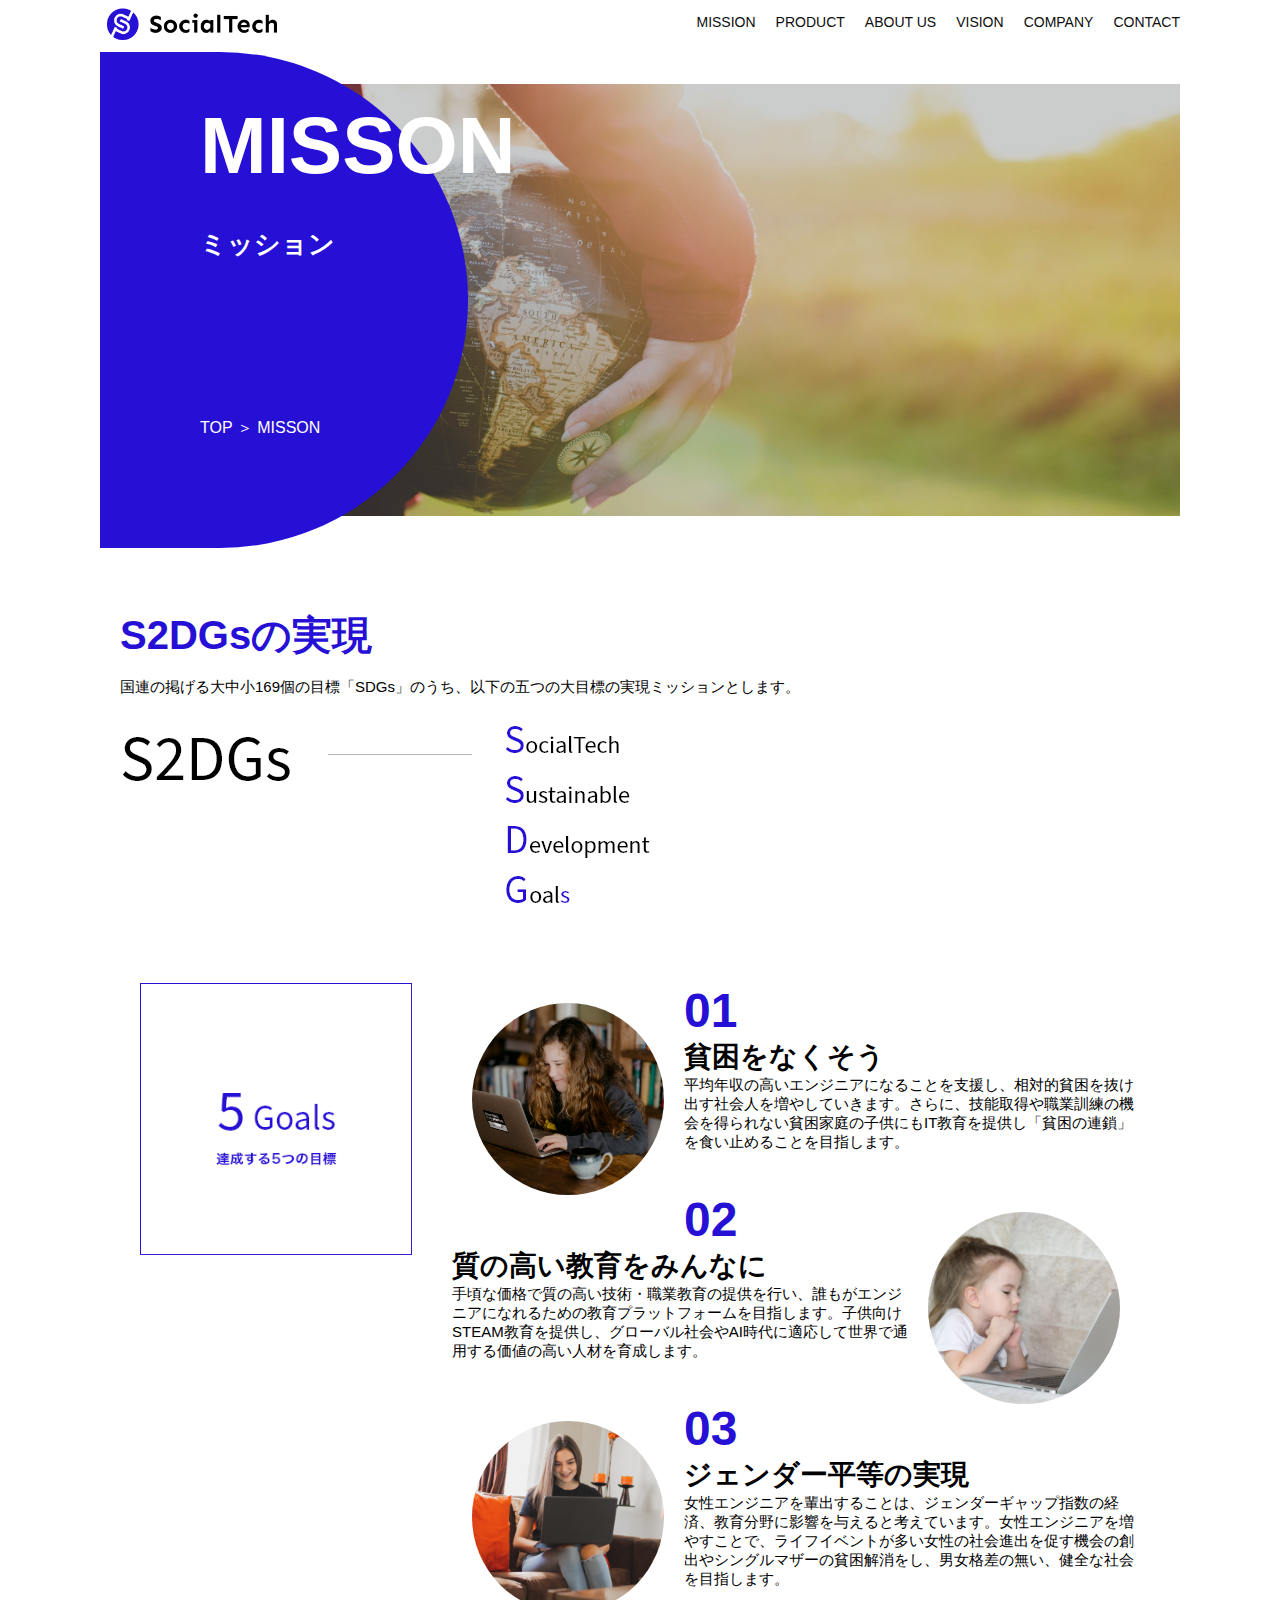
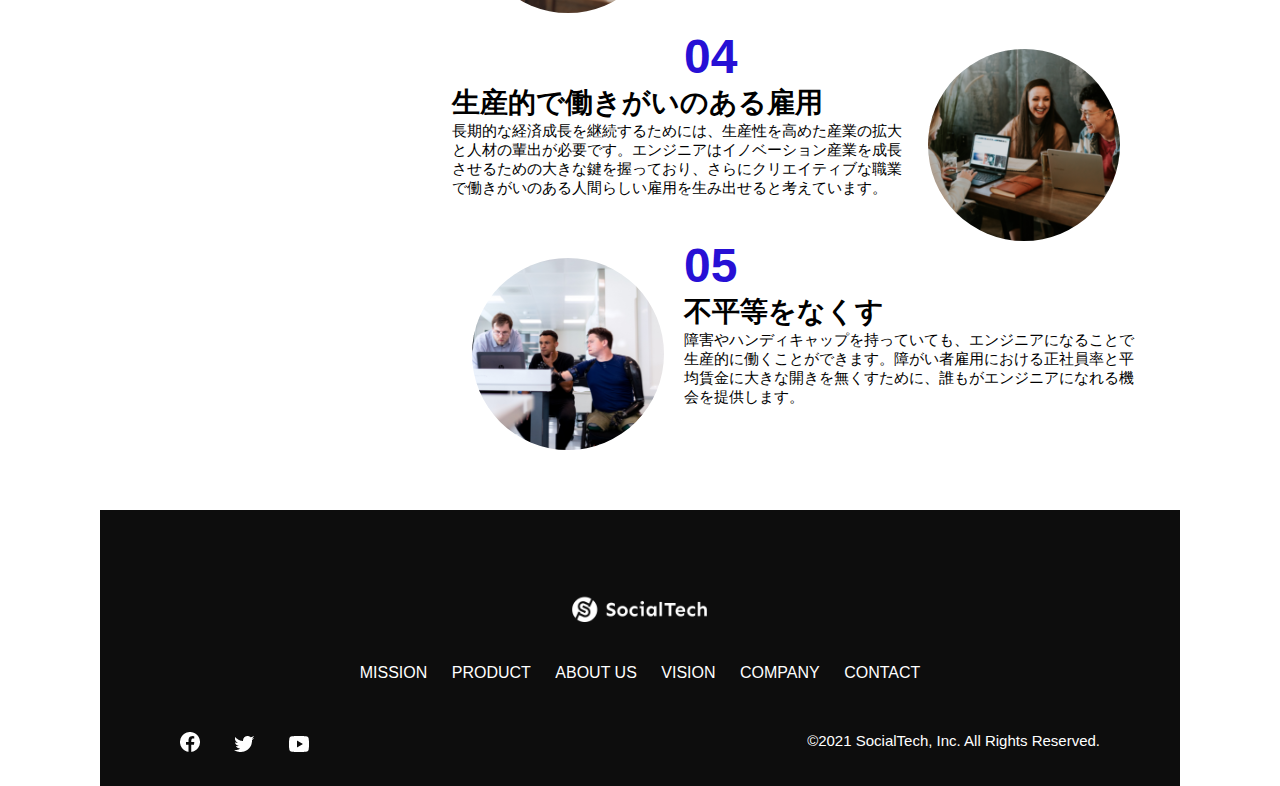
==== mission.html @ 79afd9fe "3回目コミット" ====
<!DOCTYPE html>
<html>
  <head>
    <title>SocialTech - MISSION ミッション</title>
    <meta charset="utf-8">
    <meta name="description" content="SocialTechが目指す5つの目標（S2DGs）を紹介します。">
    <meta name="viewport" content="width=device-width, initial-scale=1.0">
    <link rel="stylesheet" href="style.css">
  </head>

  <body>
    <!-- ヘッダー -->
    <header>
      <!-- ロゴ -->
      <a href="index.html" id="logo">
        <img src="images/logo.png" alt="トップページに戻る">
      </a>

      <!-- PC用ナビゲーション -->
      <nav id="nav-pc">
        <ul>
          <li><a href="mission.html">MISSION</a></li>
          <li><a href="product.html">PRODUCT</a></li>
          <li><a href="index.html#aboutus">ABOUT US</a></li>
          <li><a href="index.html#vision">VISION</a></li>
          <li><a href="index.html#company">COMPANY</a></li>
          <li><a href="index.html#contact">CONTACT</a></li>
        </ul>
      </nav>

      <!-- スマホ用メニューボタン -->
      <button id="menu-sp" onclick="document.getElementById('nav-sp').style.display = 'block'">
        <img src="images/button-menu.png" alt="ナビゲーションを開く">
      </button>

      <!-- スマホ用ナビゲーション -->
      <div id="nav-sp">
        <button id="close" onclick="document.getElementById('nav-sp').style.display = 'none'">
          <img src="images/button-close.png" alt="ナビゲーションを閉じる">
        </button>

        <nav>
          <ul>
            <li>
              <a id="logo-sp" href="index.html" onclick="document.getElementById('nav-sp').style.display = 'none'"><img src="images/logo-sp.png" alt="トップページに戻る"></a>
            </li>
            <li><a class="menu" href="mission.html" onclick="document.getElementById('nav-sp').style.display = 'none'">MISSION</a></li>
            <li><a class="menu" href="product.html" onclick="document.getElementById('nav-sp').style.display = 'none'">PRODUCT</a></li>
            <li><a class="menu" href="index.html#aboutus" onclick="document.getElementById('nav-sp').style.display = 'none'">ABOUT US</a></li>
            <li><a class="menu" href="index.html#vision" onclick="document.getElementById('nav-sp').style.display = 'none'">VISION</a></li>
            <li><a class="menu" href="index.html#company" onclick="document.getElementById('nav-sp').style.display = 'none'">COMPANY</a></li>
            <li><a class="menu" href="index.html#contact" onclick="document.getElementById('nav-sp').style.display = 'none'">CONTACT</a></li>
          </ul>
        </nav>
        <div id="sns">
          <a href="https://www.facebook.com/sejuku2013">
            <img src="images/button-facebook.png" alt="Facebookのリンク">
          </a>
          <a href="https://twitter.com/samuraijuku">
            <img src="images/button-twitter.png" alt="Twitterのリンク">
          </a>
          <a href="https://www.youtube.com/channel/UCCFOQO5aDK0xXam4cUQXT8g">
            <img src="images/button-youtube.png" alt="YouTubeのリンク">
          </a>
        </div>
      </div>
    </header>

    <main>
      <article>
        <section id="mission-main">
            <div class="mission-main-inner">
                <div id="mission-title">
                    <h1>MISSON<br><span>ミッション</span></h1>
                    <p>TOP ＞ MISSON</p>
                </div>
            </div>
        </section>

        <section id="mission-s2dgs">
            <h2 class="mission-h2">S2DGsの実現</h2>
            <p>国連の掲げる大中小169個の目標「SDGs」のうち、以下の五つの大目標の実現ミッションとします。</p>
            <img src="images/mission/mission-s2dgs.png" alt="S2DGs">
        </section>

        <section id="mission-five-goals">
            <div class="five-goals-image">
                <img src="images/mission/mission-5goals.png" alt="5Goals">
            </div>

            <div class="five-goals-read">
                <div>
                 <img class="fivegoals-image-left" src="images/mission/mission-5goals01.png" alt="PCを操作する女の子">
                 <span class="fivegoals-number">01</span>
                 <h3 class="fivegoals-h3">貧困をなくそう</h3>
                 <p class="fivegoals-p">平均年収の高いエンジニアになることを支援し、相対的貧困を抜け出す社会人を増やしていきます。さらに、技能取得や職業訓練の機会を得られない貧困家庭の子供にもIT教育を提供し「貧困の連鎖」を食い止めることを目指します。</p>
               </div>
               <div>
                 <img class="fivegoals-image-right" src="images/mission/mission-5goals02.png" alt="PCを見つめる小さい女の子">
                 <span class="fivegoals-number">02</span>
                 <h3 class="fivegoals-h3">質の高い教育をみんなに</h3>
                 <p class="fivegoals-p">手頃な価格で質の高い技術・職業教育の提供を行い、誰もがエンジニアになれるための教育プラットフォームを目指します。子供向けSTEAM教育を提供し、グローバル社会やAI時代に適応して世界で通用する価値の高い人材を育成します。</p>
               </div>
               <div>
                 <img class="fivegoals-image-left" src="images/mission/mission-5goals03.png" alt="PCを操作する女性">
   
                 <span class="fivegoals-number">03</span>
                 <h3 class="fivegoals-h3">ジェンダー平等の実現</h3>
                 <p class="fivegoals-p">女性エンジニアを輩出することは、ジェンダーギャップ指数の経済、教育分野に影響を与えると考えています。女性エンジニアを増やすことで、ライフイベントが多い女性の社会進出を促す機会の創出やシングルマザーの貧困解消をし、男女格差の無い、健全な社会を目指します。</p>
               </div>
               <div>
                 <img class="fivegoals-image-right" src="images/mission/mission-5goals04.png" alt="笑顔で話し合う3人の男女">
                 <span class="fivegoals-number">04</span>
                 <h3 class="fivegoals-h3">生産的で働きがいのある雇用</h3>
                 <p class="fivegoals-p">長期的な経済成長を継続するためには、生産性を高めた産業の拡大と人材の輩出が必要です。エンジニアはイノベーション産業を成長させるための大きな鍵を握っており、さらにクリエイティブな職業で働きがいのある人間らしい雇用を生み出せると考えています。</p>
               </div>
               <div>
                 <img class="fivegoals-image-left" src="images/mission/mission-5goals05.png" alt="障害を持つ男性が生き生きと働く様子">
                 <span class="fivegoals-number">05</span>
                 <h3 class="fivegoals-h3">不平等をなくす</h3>
                 <p class="fivegoals-p">障害やハンディキャップを持っていても、エンジニアになることで生産的に働くことができます。障がい者雇用における正社員率と平均賃金に大きな開きを無くすために、誰もがエンジニアになれる機会を提供します。</p>
               </div>
            </div>
          </section>
        </article>
    </main>

    <footer>
      <div id="footer-logo">
        <img src="images/logo-sp.png" alt="SocialTech">
      </div>
      <div id="footer-link">
        <a href="mission.html">MISSION</a>
        <a href="product.html">PRODUCT</a>
        <a href="index.html#aboutus">ABOUT US</a>
        <a href="index.html#vision">VISION</a>
        <a href="index.html#company">COMPANY</a>
        <a href="index.html#contact">CONTACT</a>
      </div>
      <div id="sns-footer">
        <div class="sns-btns">
          <a href="https://www.facebook.com/sejuku2013"><img src="images/button-facebook.png" alt="Facebookのリンク"></a>
          <a href="https://twitter.com/samuraijuku"><img src="images/button-twitter.png" alt="Twitterのリンク"></a>
          <a href="https://www.youtube.com/channel/UCCFOQO5aDK0xXam4cUQXT8g"><img src="images/button-youtube.png" alt="YouTubeのリンク"></a>
        </div>
        <p id="copyright">&copy;2021 SocialTech, Inc. All Rights Reserved.</p>
      </div>
    </footer>

  </body>
</html>
---- style.css ----
* {
    box-sizing: border-box;
}

body {
    max-width: 1080px;
    margin: 0 auto 0 auto;
    font-family: "Source Sans Pro", "Hiragino Kaku Gothic ProN", Meiryo, Arial, sans-serif;
}

p {
    font-size: 15px;
}

header {
    display: flex;
    justify-content: space-between;
}

#nav-pc {
    font-size: 14px;
}

#nav-pc ul {
    display: flex;
    padding-left: 0;
}

#nav-pc li {
    list-style: none;
}

#nav-pc a {
    text-decoration: none;
    margin-left: 20px;
    color: #0d0d0d;
}

#nav-pc a:hover {
    text-decoration: underline;
}

#nav-sp,#menu-sp {
    display: none;
}

#main-visual {
    position: relative;
    height: 400px;
}

#main-message {
    position: absolute;
    top: 0;
    left: 0;
    background-color: #2710d5;
    color: #ffffff;
    border-radius: 0px 0px 476px 0px;
    max-width: 620px;
    width: 100%;
    height: 100%;
    z-index: 11;
}

#main-message > h1 {
    font-size: 60px;
    margin: 100px 0 0 30px;
}

#main-message > p {
    font-size: 28px;
    margin: 0 0 0 30px;
}

#main-visual > img {
    max-width: 620px;
    border-radius: 476px 0px 0px 0px;
    position: absolute;
    top: 0;
    right: 0;
    z-index: 10;
}

h2 {
    margin: 40px 0px 0px 0px;
}

h2::after {
    content: url(images/line.png);
    margin-left: 10px;
}

h3 {
    font-size: 27px;
}

#mission {
    margin: 80px auto;
}

#mission-flex {
    display: flex;
}

#mission-flex > div {
    width: 50%;
    margin: 20px;
}

#mission-photo {
    width: 100%;
}

#s2dgs {
    margin-top: 50px;
    width: 100%;
}

#product {
    background-color: #fafafa;
    margin: 80px 0 80px 0;
    padding: 10px 40px 0px 40px;
}

#product .product-flex {
    margin-top: 40px;
    display: flex;
}

#product-left {
    width: 50%;
    margin-right: 20px;
}

#product-right {
    width: 50%;
    margin-left: 20px;
    margin-top: 80px;
}

#product-left > div {
    position: relative;
    height: 480px;
    margin-right: 20px;
}

#product-right > div {
    position: relative;
    height: 480px;
    margin-left: 20px;
}

.product-photo {
    width: 100%;
}

.product-explain {
    background-color: #ffffff;
    position: absolute;
    left: 0;
    bottom: 50px;
    margin: 0 40px;
    padding: 20px;
    box-shadow: 5px 5px 10px rgba(0, 0, 0, 0.05);
}

.product-explain > span {
    color: #2710d5;
    font-weight: bold;
    font-size: 16px;
    margin: 0;
}

.product-explain > h3 {
    margin: 5px 0;
}

.product-explain > p {
    font-size: 14px;
    margin: 0;
}

#product-more {
    text-align: center;
}

#product-more a {
    position: relative;
    bottom: -42px;
}

#aboutus {
    margin: 80px auto;
}

#aboutus > div {
    display: flex;
}

.culture-img {
    width: 50%;
    align-self: flex-start;
}

.culture-img2 {
    margin-top: 50px;
    width: 100%;
}

.culture-table {
    margin-right: 50px;
}

.culture-num {
    font-size: 80px;
    color: #2710d5;
    padding: 0 20px 0 0;
}

.culture-table th {
    text-align: left;
    font-size: 28px;
    font-weight: bold;
}

.culture-en {
    color: #2710d5;
    font-size: 24px;
}

.culture-description {
    margin: 0;
}

#vision {
    margin: 80px auto;
}

#vision > div {
    display: flex;
    justify-content: space-between;
    flex-wrap: wrap;
}

.vision-box {
    width: 300px;
    height: 300px;
    margin-bottom: 30px;
    position: relative;
}

.vision-box > img {
    width: 100%;
    position: relative;
    z-index: 30;
}

.vision-box > div {
    position: absolute;
    top: 0;
    left: 0;
    z-index: 31;
    margin-right: 20px;
}

.vision-box > div > h4 {
    color: #2710d5;
    font-size: 19px;
    margin-top: 80px;
}

.vision-box > div > h4::first-letter {
    font-size: 40px;
}

.vision-box > div > p {
    margin: 10px 0 0 0;
}

#company {
    margin: 80px auto;
}

#company-table {
    width: 100%;
}

.tableheader {
    text-align: left;
    padding: 20px;
    border-bottom-color: #2710d5;
    border-bottom-width: 1px;
    border-bottom-style: solid;
    width: 100px;
}

.tableheader-first {
    border-top-color: #2710d5;
    border-top-width: 1px;
    border-top-style: solid;
}

.cell {
    padding: 30px;
    border-bottom-color: #ececec;
    border-bottom-width: 1px;
    border-bottom-style: solid;
}

.cell-first {
    border-top-color: #ececec;
    border-top-width: 1px;
    border-top-style: solid;
}

#company > iframe {
    width: 100%;
    height: 368px;
    margin-top: 40px;
}

#contact {
    margin: 80px auto;
}

#contact > form > div {
    display: flex;
    flex-direction: row;
    flex-wrap: wrap;
    padding-bottom: 30px;
}

.contact-heading {
    width: 240px;
    align-self: center;
}

.contact-label {
    font-weight: bold;
}

.contact-span {
    color: #ce2222;
    margin-left: 20px;
    font-weight: bold;
}

.contact-textbox {
    border-top: 0px;
    border-left: 0px;
    border-right: 0px;
    border-bottom-width: 1px;
    border-bottom-color: #707070;
    border-style: solid;
    background-color: #fafafa;
    width: 400px;
    height: 56px;
}

.contact-textarea {
    border-top: 0px;
    border-left: 0px;
    border-right: 0px;
    border-bottom-width: 1px;
    border-bottom-color: #707070;
    border-style: solid;
    background-color: #fafafa;
    width: 400px;
    height: 200px;
}

#contact dt {
    font-weight: bold;
}

#contact dd {
    margin-bottom: 16px;
}

#contact dd p {
    margin: 0;
}

#contact dd ul {
    padding-left: 0;
}

#contact dd li {
    margin-bottom: 0;
    list-style: none;
}

footer {
    background-color: #0d0d0d;
    text-align: center;
    padding: 80px 80px 30px 80px;
}

#footer-logo {
    margin-bottom: 30px;
}

#footer-link {
    margin-bottom: 50px;
}

#footer-link > a {
    text-decoration: none;
    margin: 10px;
    color: #ffffff;
}

#footer-link > a:hover {
    text-decoration: underline;
}

#sns-footer {
    display: flex;
    justify-content: space-between;
    text-align: left;
}

#sns-footer a {
    margin-right: 30px;
}

#copyright {
    color: #ffffff;
    margin: 0;
}



@media screen and (max-width: 767px) {
    #nav-pc {
        display: none;
    }

    #menu-sp {
        display: block;
        background-color: transparent;
        float: right;
        padding: 0;
        border: none;
    }

    #nav-sp {
        background-color: #2710d5;
        position: fixed;
        left: 0;
        top: 0;
        width: 100%;
        height: 100%;
        display: none;
        z-index: 100;
    }

    #close {
        position: absolute;
        top: 20px;
        right: 20px;
        background-color: transparent;
        border: none;
    }
    
    #nav-sp nav ul {
        padding-left: 0;
    }
    
    #nav-sp nav li {
        list-style: none;
    }
    
      /* ナビゲーションメニュー用ロゴ */
    #logo-sp {
        margin: 80px 0 30px 20px;
    } 

    #nav-sp nav a {
        display: block;
        color: #ffffff;
    }
     
    #nav-sp nav a:hover {
         text-decoration: underline;
    }
     
    #nav-sp .menu {
         text-decoration: none;
         margin: 0 20px 0 20px;
         height: 44px;
         font-size: 16px;
         background-image: url("images/arrow.png");
         background-repeat: no-repeat;
         background-position: right top;
    }

    #sns {
        position: absolute;
        bottom: 20px;
        left: 20px;
    }
    
    #sns > a {
        margin-right: 30px;
    }

    #main-visual {
        position: relative;
        height: 470px;
    }
    
    #main-visual > div {
        text-align: center;
        height: 280px;
    }
    
    #main-visual h1 {
        font-size: 28px;
        margin-top: 90px;
    }
    
    #main-visual > div > p {
        margin: 0;
        font-size: 15px;
    }
    
    #main-visual > img {
        width: 100%;
        border-radius: 476px 0 0 0;
        top: auto;
        bottom: 0;
    }

    h2 {
        margin: 15px 0px;
    }

    h3 {
        font-size: 24px;
        margin: 10px 0 0 0;
    }

    #mission {
        margin: 20px 0;
        padding: 0 20px;
    }

    #mission-flex {
        flex-direction: column;
    }

    #mission-flex > div {
        width: 100%;
        margin: 0;
    }

    #product {
        margin: 0;
        padding: 10px 20px 0 20px;
    }

    #product .product-flex {
        flex-direction: column;
        margin-top: 0;
    }

    #product-left,#product-right {
        width: 100%;
        margin: 0;
    }

    #product-left > div,#product-right > div {
        height: auto;
        margin: 0;
    }

    .product-explain {
        position: relative;
        margin: 0;
    }

    .product-explain > h3 {
        margin: 10px 0;
        font-size: 24px;
    }

    #product-more {
        text-align: left;
    }

    #aboutus {
        margin: 80px 20px;
    }

    #aboutus > div {
        flex-direction: column;
    }

    .culture-table th {
        font-size: 16px;
    }

    .culture-table {
        margin-right: 0;
        padding-right: 20px;
        order: 2;
    }

    .culture-img {
        width: 100%;
        order: 1;
    }

    .culture-img2 {
        margin-top: 0;
    }

    .culture-num {
        padding: 0;
    }

    .culture-description {
        margin: 0;
    }

    #mission-main {
        height: 256px;
        margin-top: 4%;
        position: relative;
    }

    .mission-main-inner {
        height: 80%;
        background-size: cover;
    }

    #mission-title {
        width: 136px;
        height: 256px;
        position: absolute;
        top: -10%;
    }

    #mission-title h1 {
        left: 20px;
        font-size: 40px;
    }

    #mission-title h1 span {
        font-size: 18px;
    }

    #mission-title > p {
        top: 180px;
        left: 20px;
        font-size: 13px;
    }

    .mission-h2 {
        font-size: 38px;
        margin: 0px;
    }

    .mission-h2::after {
        content: none;
    }

    #mission-s2dgs > img {
        width: 100%;
    }

    #mission-five-goals {
        flex-direction: column;
    }/*なぜflex-direction:columnを使うのか。またblockでいいのじゃないのか？*/

    #mission-five-goals > div {
        padding: 0;
    }

    #mission-five-goals .five-goals-image,#mission-five-goals .five-goals-read {
        width: 100%;
        padding: 0;
    }

    #mission-five-goals .five-goals-read > div {
        display: flex;
        flex-direction: column;
    }

    .fivegoals-image-right,.fivegoals-image-left {
        align-self: center;
    }

    #product-main {
        height: 256px;
        margin-top: 4%;
        position: relative;
    }
    
    .product-main-inner {
        height: 80%;
        background-size: cover;
    }
    
    #product-title {
        width: 136px;
        height: 256px;
        position: absolute;
        top: -10%;
    }
      
    #product-title h1 {
        left: 20px;
        font-size: 40px;
    }
    
    #product-title h1 span {
        font-size: 18px;
    }
    
    #product-title > p {
        top: 180px;
        left: 20px;
        font-size: 13px;
    }
    
       /* セクション */
    .product-section {
         flex-direction: column;
    }
     
    .product-section .product-section-img {
         width: 100%;
    }
       
    .product-section .product-section-img img {
         width: 100%;
         padding: 0;
    }
     
       /* 左が画像のセクション*/
    .product-section-left .product-section-img img {
         border-radius: 0 300px 0 0;
    }
     
    .product-section-left .product-read {
         width: 100%;
         flex-grow: 1;
    }
     
       /* 右が画像のセクション*/
    .product-section-right .product-section-img img {
         order: 1;
         border-radius: 300px 0 0 0;
    }
     
    .product-section-right .product-read {
         order: 2;
         width: 100%;
    }

    #vision {
        margin: 80px 20px;
    }

    .vision-box > img {
        position: absolute;
        top: 0;
        left: 0;
    }

    .vision-box > div > h4 {
        margin: 60px 0 0;
    }

    #company {
        margin: 0 20px;
    }

    #company > h3 {
        margin-bottom: 20px;
    }

    .tableheader {
        width: 50px;
    }

    .cell {
        padding: 20px;
    }

    #company > iframe {
        height: 240px;
    }

    #contact {
        margin: 80px 20px;
    }

    #contact > h3 {
        margin-bottom: 20px;
    }

    #contact > form > div {
        flex-direction: column;
        margin-bottom: 20px;
    }

    .contact-heading {
        align-self: auto;
        margin-bottom: 20px;
    }

    .contact-textbox {
        min-width: 300px;
        width: 100%;
    }

    .contact-textarea {
        height: 150px;
        width: 100%;
    }

    .radiobutton {
        margin-bottom: 20px;
    }

    footer {
        padding: 30px 20px 50px 20px;
        text-align: left;
    }

    #footer-link > a {
        margin: 0 20px 30px 0;
        display: block;
        background-image: url("images/arrow.png");
        background-repeat: no-repeat;
        background-position: right top;
    }

    #footer-link > a {
        text-decoration: underline;
    }

    #sns-footer {
        flex-direction: column;
        justify-content: flex-start;
    }

    #copyright {
        font-size: 12px;
        margin-top: 30px;
    }
}

.mission-main-inner {
    background-image: url("/images/mission/mission-main.png");
    background-repeat: no-repeat;
    background-position-y: center;
}

#mission-title {
    background-color: #2710d5;
    width: 368px;
    color: #ffffff;
    height: 496px;
    border-radius: 0 248px 248px 0;
    position: relative;
}

#mission-title h1 {
    position: absolute;
    top: 0;
    left: 100px;
    font-size: 80px;
    line-height: 1;
}

#mission-title h1 span {
    font-size: 26px;
}

#mission-title > p {
    position: absolute;
    top: 350px;
    left: 100px;
    font-size: 16px;
}

#mission-s2dgs {
    padding: 20px;
}

.mission-h2 {
    color: #2710d5;
    font-size: 40px;
}

.mission-h2::after {
    content: none;
}

#mission-five-goals {
    padding: 20px;
    display: flex;
}

#mission-five-goals .five-goals-image {
    width: 30%;
    padding: 20px;
}

#mission-five-goals .five-goals-image img {
    width: 100%;
}

#mission-five-goals .five-goals-read {
    width: 70%;
    padding: 20px;
}

#mission-five-goals .five-goals-read > div {
    margin-bottom: 40px;
}

.fivegoals-image-right {
    float: right;
    margin: 20px;
}

.fivegoals-image-left {
    float: left;
    margin: 20px;
}

.fivegoals-number {
    color: #2710d5;
    font-size: 48px;
    font-weight: bold;
    margin: 0;
}

.fivegoals-h3 {
    font-size: 28px;
    margin: 0;
}

.fivegoals-p {
    margin: 0;
}

.product-main-inner {
    background-image: url("images/product/product-main.png");
    background-repeat: no-repeat;
    background-position-y: center;
}

#product-title {
    background-color: #2710d5;
    width: 368px;
    color: #ffffff;
    height: 496px;
    border-radius: 0 248px 248px 0;
    position: relative;
}

#product-title h1 {
    position: absolute;
    top: 0;
    left: 100px;
    font-size: 80px;
    line-height: 1;
}

#product-title h1 span {
    font-size: 26px;
}

#product-title > p {
    position: absolute;
    top: 350px;
    left: 100px;
    font-size: 16px;
}

.product-section {
    display: flex;
    padding: 20px 20px 0;
}

.product-section .product-section-img {
    width: 450px;
}

.product-section-left .product-section-img img {
    width: 100%;
    padding: 0 40px 30px 0;
    border-radius: 0 432px 0 0;
}

.product-section-left .product-read {
    width: 50%;
    flex-grow: 1;
}

.product-section-left .product-read p {
    margin-bottom: 0;
}

.product-section-right {
    justify-content: space-between;
}

.product-section-right .product-section-img img {
    width: 100%;
    padding: 0 0 30px 40px;
    border-radius: 432px 0 0 0;
}

.product-section-right .product-read {
    width: 500px;
}

.product-h2 {
    color: #2710d5;
    font-size: 24px;
    margin: 0;
}

.product-h3 {
    font-size: 28px;
    margin: 0;
}
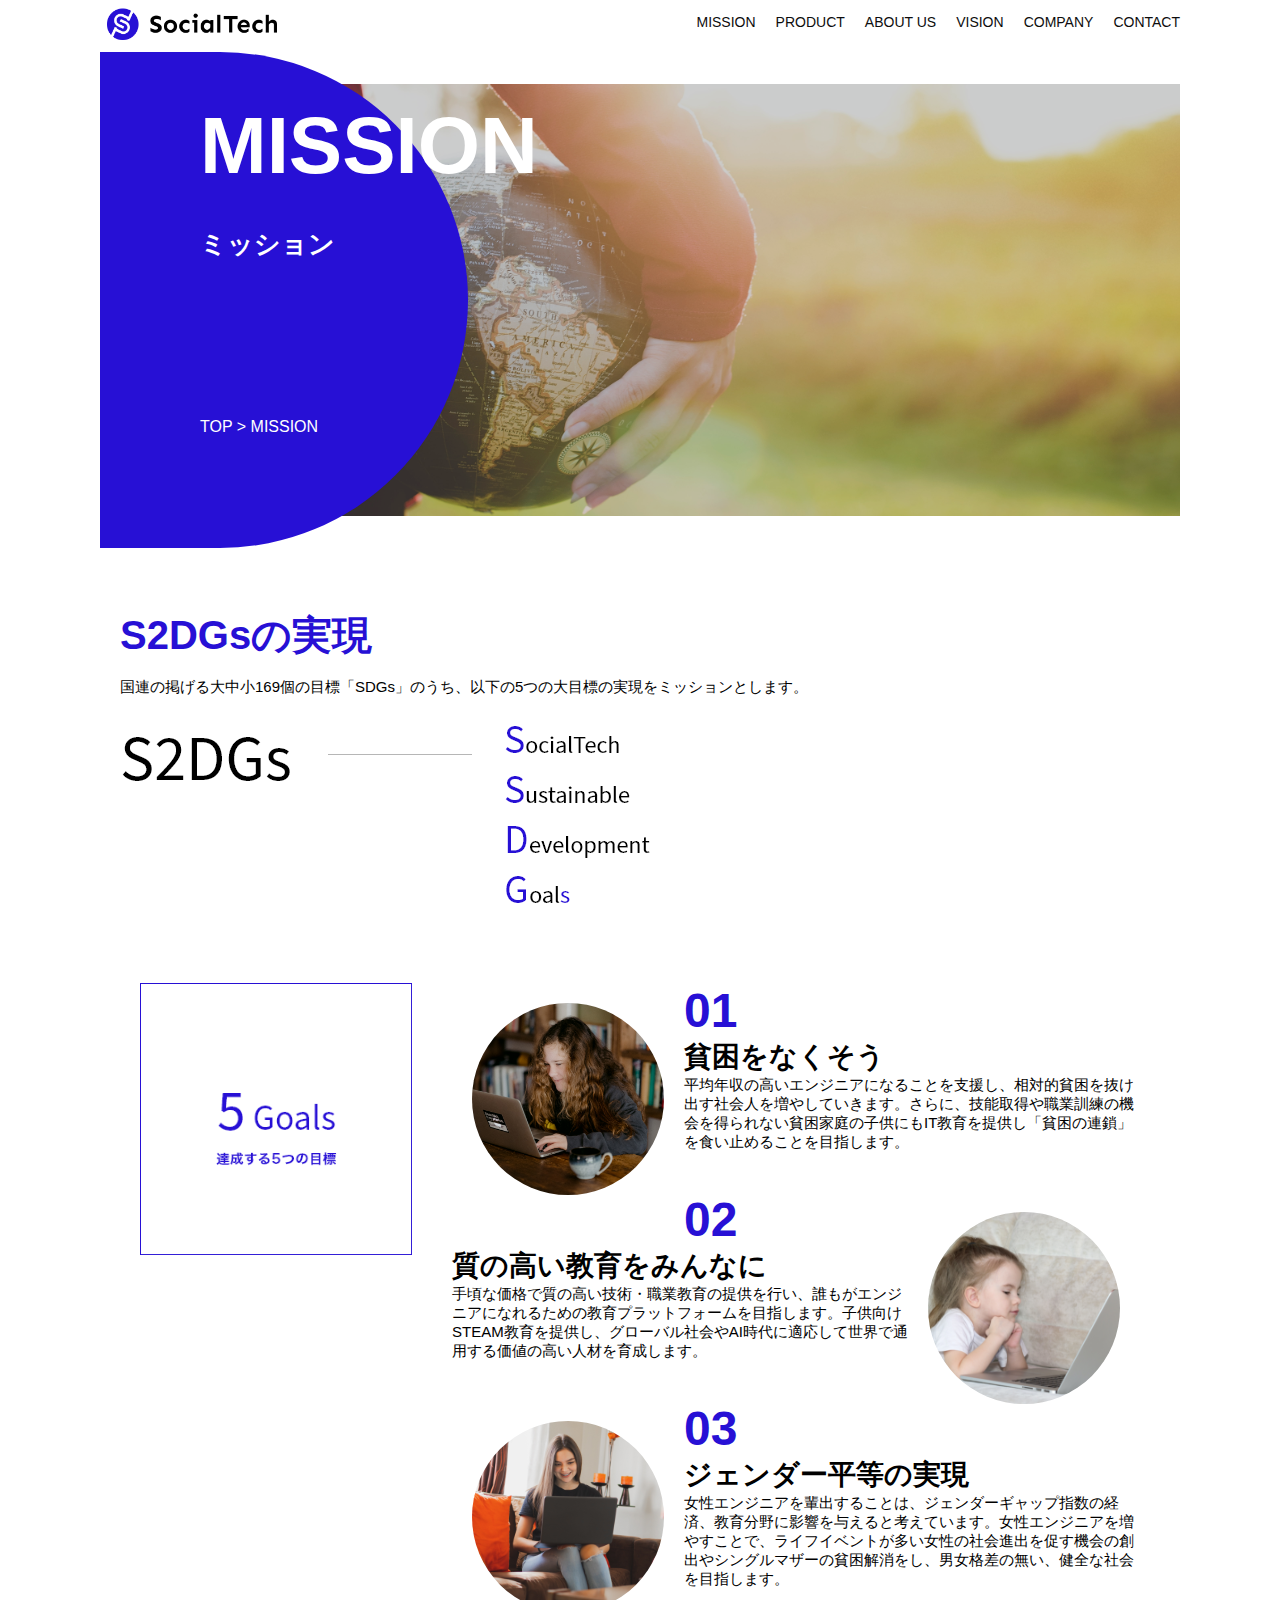
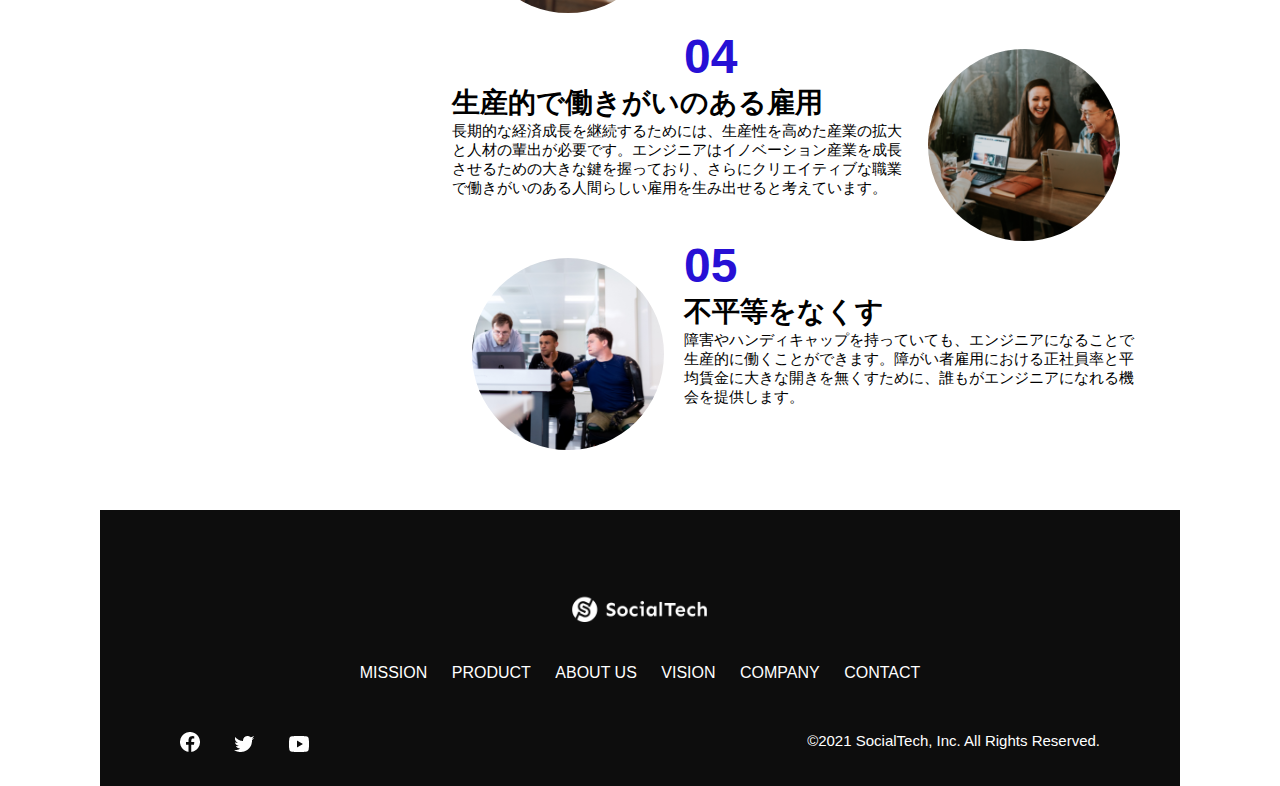
==== commit e8416dcd: "4回目コミット" ====
--- a/mission.html
+++ b/mission.html
@@ -1,9 +1,9 @@
 <!DOCTYPE html>
 <html>
   <head>
-    <title>SocialTech - MISSION ミッション</title>
+    <title>SocialTech - MISSION ミッション -</title>
     <meta charset="utf-8">
-    <meta name="description" content="SocialTechが目指す5つの目標（S2DGs）を紹介します。">
+    <meta name="description" content="SocialTechが目指す5つの目標（S2DGs）を紹介します">
     <meta name="viewport" content="width=device-width, initial-scale=1.0">
     <link rel="stylesheet" href="style.css">
   </head>
@@ -69,60 +69,59 @@
     <main>
       <article>
         <section id="mission-main">
-            <div class="mission-main-inner">
-                <div id="mission-title">
-                    <h1>MISSON<br><span>ミッション</span></h1>
-                    <p>TOP ＞ MISSON</p>
-                </div>
+          <div class="mission-main-inner">
+            <div id="mission-title">
+              <h1>MISSION<br><span>ミッション</span></h1>
+              <p>TOP > MISSION</p>
             </div>
+          </div>
         </section>
 
         <section id="mission-s2dgs">
-            <h2 class="mission-h2">S2DGsの実現</h2>
-            <p>国連の掲げる大中小169個の目標「SDGs」のうち、以下の五つの大目標の実現ミッションとします。</p>
-            <img src="images/mission/mission-s2dgs.png" alt="S2DGs">
+          <h2 class="mission-h2">S2DGsの実現</h2>
+          <p>国連の掲げる大中小169個の目標「SDGs」のうち、以下の5つの大目標の実現をミッションとします。</p>
+          <img src="images/mission/mission-s2dgs.png" alt="S2DGs">
         </section>
 
         <section id="mission-five-goals">
-            <div class="five-goals-image">
-                <img src="images/mission/mission-5goals.png" alt="5Goals">
+          <div class="five-goals-image">
+            <img src="images/mission/mission-5goals.png" alt="5Goals">
+          </div>
+          <div class="five-goals-read">
+            <div>
+              <img class="fivegoals-image-left" src="images/mission/mission-5goals01.png" alt="PCを操作する女の子">
+              <span class="fivegoals-number">01</span>
+              <h3 class="fivegoals-h3">貧困をなくそう</h3>
+              <p class="fivegoals-p">平均年収の高いエンジニアになることを支援し、相対的貧困を抜け出す社会人を増やしていきます。さらに、技能取得や職業訓練の機会を得られない貧困家庭の子供にもIT教育を提供し「貧困の連鎖」を食い止めることを目指します。</p>
             </div>
+            <div>
+              <img class="fivegoals-image-right" src="images/mission/mission-5goals02.png" alt="PCを見つめる小さい女の子">
+              <span class="fivegoals-number">02</span>
+              <h3 class="fivegoals-h3">質の高い教育をみんなに</h3>
+              <p class="fivegoals-p">手頃な価格で質の高い技術・職業教育の提供を行い、誰もがエンジニアになれるための教育プラットフォームを目指します。子供向けSTEAM教育を提供し、グローバル社会やAI時代に適応して世界で通用する価値の高い人材を育成します。</p>
+            </div>
+            <div>
+              <img class="fivegoals-image-left" src="images/mission/mission-5goals03.png" alt="PCを操作する女性">
 
-            <div class="five-goals-read">
-                <div>
-                 <img class="fivegoals-image-left" src="images/mission/mission-5goals01.png" alt="PCを操作する女の子">
-                 <span class="fivegoals-number">01</span>
-                 <h3 class="fivegoals-h3">貧困をなくそう</h3>
-                 <p class="fivegoals-p">平均年収の高いエンジニアになることを支援し、相対的貧困を抜け出す社会人を増やしていきます。さらに、技能取得や職業訓練の機会を得られない貧困家庭の子供にもIT教育を提供し「貧困の連鎖」を食い止めることを目指します。</p>
-               </div>
-               <div>
-                 <img class="fivegoals-image-right" src="images/mission/mission-5goals02.png" alt="PCを見つめる小さい女の子">
-                 <span class="fivegoals-number">02</span>
-                 <h3 class="fivegoals-h3">質の高い教育をみんなに</h3>
-                 <p class="fivegoals-p">手頃な価格で質の高い技術・職業教育の提供を行い、誰もがエンジニアになれるための教育プラットフォームを目指します。子供向けSTEAM教育を提供し、グローバル社会やAI時代に適応して世界で通用する価値の高い人材を育成します。</p>
-               </div>
-               <div>
-                 <img class="fivegoals-image-left" src="images/mission/mission-5goals03.png" alt="PCを操作する女性">
-   
-                 <span class="fivegoals-number">03</span>
-                 <h3 class="fivegoals-h3">ジェンダー平等の実現</h3>
-                 <p class="fivegoals-p">女性エンジニアを輩出することは、ジェンダーギャップ指数の経済、教育分野に影響を与えると考えています。女性エンジニアを増やすことで、ライフイベントが多い女性の社会進出を促す機会の創出やシングルマザーの貧困解消をし、男女格差の無い、健全な社会を目指します。</p>
-               </div>
-               <div>
-                 <img class="fivegoals-image-right" src="images/mission/mission-5goals04.png" alt="笑顔で話し合う3人の男女">
-                 <span class="fivegoals-number">04</span>
-                 <h3 class="fivegoals-h3">生産的で働きがいのある雇用</h3>
-                 <p class="fivegoals-p">長期的な経済成長を継続するためには、生産性を高めた産業の拡大と人材の輩出が必要です。エンジニアはイノベーション産業を成長させるための大きな鍵を握っており、さらにクリエイティブな職業で働きがいのある人間らしい雇用を生み出せると考えています。</p>
-               </div>
-               <div>
-                 <img class="fivegoals-image-left" src="images/mission/mission-5goals05.png" alt="障害を持つ男性が生き生きと働く様子">
-                 <span class="fivegoals-number">05</span>
-                 <h3 class="fivegoals-h3">不平等をなくす</h3>
-                 <p class="fivegoals-p">障害やハンディキャップを持っていても、エンジニアになることで生産的に働くことができます。障がい者雇用における正社員率と平均賃金に大きな開きを無くすために、誰もがエンジニアになれる機会を提供します。</p>
-               </div>
+              <span class="fivegoals-number">03</span>
+              <h3 class="fivegoals-h3">ジェンダー平等の実現</h3>
+              <p class="fivegoals-p">女性エンジニアを輩出することは、ジェンダーギャップ指数の経済、教育分野に影響を与えると考えています。女性エンジニアを増やすことで、ライフイベントが多い女性の社会進出を促す機会の創出やシングルマザーの貧困解消をし、男女格差の無い、健全な社会を目指します。</p>
             </div>
-          </section>
-        </article>
+            <div>
+              <img class="fivegoals-image-right" src="images/mission/mission-5goals04.png" alt="笑顔で話し合う3人の男女">
+              <span class="fivegoals-number">04</span>
+              <h3 class="fivegoals-h3">生産的で働きがいのある雇用</h3>
+              <p class="fivegoals-p">長期的な経済成長を継続するためには、生産性を高めた産業の拡大と人材の輩出が必要です。エンジニアはイノベーション産業を成長させるための大きな鍵を握っており、さらにクリエイティブな職業で働きがいのある人間らしい雇用を生み出せると考えています。</p>
+            </div>
+            <div>
+              <img class="fivegoals-image-left" src="images/mission/mission-5goals05.png" alt="障害を持つ男性が生き生きと働く様子">
+              <span class="fivegoals-number">05</span>
+              <h3 class="fivegoals-h3">不平等をなくす</h3>
+              <p class="fivegoals-p">障害やハンディキャップを持っていても、エンジニアになることで生産的に働くことができます。障がい者雇用における正社員率と平均賃金に大きな開きを無くすために、誰もがエンジニアになれる機会を提供します。</p>
+            </div>
+          </div>
+        </section>
+      </article>
     </main>
 
     <footer>
--- a/style.css
+++ b/style.css
@@ -1,351 +1,393 @@
 * {
     box-sizing: border-box;
-}
-
-body {
+  }
+  
+  p {
+    font-size: 15px;
+  }
+  
+  body {
     max-width: 1080px;
     margin: 0 auto 0 auto;
     font-family: "Source Sans Pro", "Hiragino Kaku Gothic ProN", Meiryo, Arial, sans-serif;
-}
-
-p {
-    font-size: 15px;
-}
-
-header {
+  }
+    
+  /* ヘッダー */
+  header {
     display: flex;
     justify-content: space-between;
-}
-
-#nav-pc {
+  }
+  
+  /* ナビゲーションのレイアウト */
+  #nav-pc {
     font-size: 14px;
-}
-
-#nav-pc ul {
+  }
+  
+  #nav-pc ul {
     display: flex;
     padding-left: 0;
-}
-
-#nav-pc li {
+  }
+  
+  #nav-pc li {
     list-style: none;
-}
-
-#nav-pc a {
+  }
+  
+  /* ナビゲーションのリンクの装飾設定 */
+  #nav-pc a {
     text-decoration: none;
     margin-left: 20px;
     color: #0d0d0d;
-}
-
-#nav-pc a:hover {
+  }
+  
+  #nav-pc a:hover {
     text-decoration: underline;
-}
-
-#nav-sp,#menu-sp {
+  }
+  
+  /* スマホ用ナビを非表示 */
+  #nav-sp,
+  #menu-sp {
     display: none;
-}
-
-#main-visual {
+  }
+  
+  /* メインビジュアル*/
+  #main-visual {
     position: relative;
     height: 400px;
-}
-
-#main-message {
+  }
+  
+  #main-message {
     position: absolute;
     top: 0;
     left: 0;
     background-color: #2710d5;
     color: #ffffff;
-    border-radius: 0px 0px 476px 0px;
+    border-radius: 0 0 476px 0;
     max-width: 620px;
+    height: 100%;
     width: 100%;
-    height: 100%;
     z-index: 11;
-}
-
-#main-message > h1 {
+  }
+  
+  #main-message h1 {
     font-size: 60px;
-    margin: 100px 0 0 30px;
-}
-
-#main-message > p {
+    margin: 100px 0 0 50px;
+  }
+  
+  #main-message > p {
     font-size: 28px;
-    margin: 0 0 0 30px;
-}
-
-#main-visual > img {
+    margin: 0 0 0 50px;
+  }
+  
+  #main-visual > img {
     max-width: 620px;
-    border-radius: 476px 0px 0px 0px;
+    border-radius: 476px 0 0 0;
     position: absolute;
     top: 0;
     right: 0;
     z-index: 10;
-}
-
-h2 {
-    margin: 40px 0px 0px 0px;
-}
-
-h2::after {
-    content: url(images/line.png);
+  }
+  
+  /*見出し*/
+  h2 {
+    margin: 40px 0 0 0;
+  }
+  
+  h2::after {
+    content: url("images/line.png");
     margin-left: 10px;
-}
-
-h3 {
+  }
+  
+  h3 {
     font-size: 27px;
-}
-
-#mission {
-    margin: 80px auto;
-}
-
-#mission-flex {
+  }
+  
+  /* ミッション */
+  #mission {
+    margin: 80px auto 80px auto;
+  }
+  
+  #mission-flex {
     display: flex;
-}
-
-#mission-flex > div {
+  }
+  
+  #mission-flex > div {
     width: 50%;
     margin: 20px;
-}
-
-#mission-photo {
+  }
+  
+  #mission-photo {
     width: 100%;
-}
-
-#s2dgs {
+  }
+  
+  #s2dgs {
     margin-top: 50px;
     width: 100%;
-}
-
-#product {
+  }
+  
+  /* プロダクト */
+  #product {
     background-color: #fafafa;
     margin: 80px 0 80px 0;
     padding: 10px 40px 0px 40px;
-}
-
-#product .product-flex {
+  }
+  
+  /* 外枠 */
+  #product .product-flex {
     margin-top: 40px;
     display: flex;
-}
-
-#product-left {
+  }
+  
+  /* 左のカラム */
+  #product-left {
     width: 50%;
     margin-right: 20px;
-}
-
-#product-right {
+  }
+  
+  /* 右のカラム */
+  #product-right {
     width: 50%;
     margin-left: 20px;
     margin-top: 80px;
-}
-
-#product-left > div {
+  }
+  
+  /* 写真＋説明の枠 */
+  #product-left > div {
     position: relative;
     height: 480px;
     margin-right: 20px;
-}
-
-#product-right > div {
+  }
+  
+  #product-right > div {
     position: relative;
     height: 480px;
     margin-left: 20px;
-}
-
-.product-photo {
+  }
+  
+  /* 写真*/
+  .product-photo {
     width: 100%;
-}
-
-.product-explain {
+  }
+  
+  /* 説明文の枠 */
+  .product-explain {
     background-color: #ffffff;
     position: absolute;
     left: 0;
     bottom: 50px;
-    margin: 0 40px;
+    margin: 0 40px 0 40px;
     padding: 20px;
     box-shadow: 5px 5px 10px rgba(0, 0, 0, 0.05);
-}
-
-.product-explain > span {
+  }
+  
+  /* 説明文の英語 */
+  .product-explain > span {
     color: #2710d5;
     font-weight: bold;
     font-size: 16px;
-    margin: 0;
-}
-
-.product-explain > h3 {
-    margin: 5px 0;
-}
-
-.product-explain > p {
+    margin: 0px;
+  }
+  
+  /* 説明文の見出し */
+  .product-explain > h3 {
+    margin: 5px 0 5px 0;
+  }
+  
+  /* 説明文 */
+  .product-explain > p {
     font-size: 14px;
     margin: 0;
-}
-
-#product-more {
+  }
+  
+  /* もっと見るボタン */
+  #product-more {
     text-align: center;
-}
-
-#product-more a {
+  }
+  
+  #product-more a {
     position: relative;
     bottom: -42px;
-}
-
-#aboutus {
-    margin: 80px auto;
-}
-
-#aboutus > div {
+  }
+  
+  /* ABOUT US */
+  #aboutus {
+    margin: 80px auto 80px auto;
+  }
+  
+  /* ３つの組織文化と写真を入れる枠 */
+  #aboutus > div {
     display: flex;
-}
-
-.culture-img {
+  }
+  
+  /* 写真 */
+  .culture-img {
     width: 50%;
     align-self: flex-start;
-}
-
-.culture-img2 {
+  }
+  
+  .culture-img2 {
     margin-top: 50px;
     width: 100%;
-}
-
-.culture-table {
+  }
+  
+  /* 3つの組織文化の表 */
+  .culture-table {
     margin-right: 50px;
-}
-
-.culture-num {
+  }
+  
+  /* 番号 */
+  .culture-num {
     font-size: 80px;
     color: #2710d5;
     padding: 0 20px 0 0;
-}
-
-.culture-table th {
+  }
+  
+  /* 見出し */
+  .culture-table th {
     text-align: left;
     font-size: 28px;
     font-weight: bold;
-}
-
-.culture-en {
+  }
+  
+  /* 組織文化英語 */
+  .culture-en {
     color: #2710d5;
     font-size: 24px;
-}
-
-.culture-description {
+  }
+  
+  /* 説明文 */
+  .culture-description {
     margin: 0;
-}
-
-#vision {
-    margin: 80px auto;
-}
-
-#vision > div {
+  }
+  
+  /* ビジョン */
+  #vision {
+    margin: 80px auto 80px auto;
+  }
+  
+  /* セクション内の外枠*/
+  #vision > div {
     display: flex;
     justify-content: space-between;
     flex-wrap: wrap;
-}
-
-.vision-box {
+  }
+  
+  /*7つの行動指針の枠*/
+  .vision-box {
     width: 300px;
     height: 300px;
     margin-bottom: 30px;
     position: relative;
-}
-
-.vision-box > img {
+  }
+  
+  .vision-box > img {
     width: 100%;
     position: relative;
     z-index: 30;
-}
-
-.vision-box > div {
+  }
+  
+  .vision-box > div {
     position: absolute;
     top: 0;
     left: 0;
     z-index: 31;
     margin-right: 20px;
-}
-
-.vision-box > div > h4 {
+  }
+  
+  .vision-box > div > h4 {
     color: #2710d5;
     font-size: 19px;
-    margin-top: 80px;
-}
-
-.vision-box > div > h4::first-letter {
+    margin: 80px 0 0 0;
+  }
+  
+  .vision-box > div > h4::first-letter {
     font-size: 40px;
-}
-
-.vision-box > div > p {
+  }
+  
+  .vision-box > div > h5 {
+    font-size: 20px;
+    margin: 0 0 0 0;
+  }
+  
+  .vision-box > div > p {
     margin: 10px 0 0 0;
-}
-
-#company {
-    margin: 80px auto;
-}
-
-#company-table {
+  }
+  
+  /*会社概要*/
+  #company {
+    margin: 80px auto 80px auto;
+  }
+  
+  #company-table {
     width: 100%;
-}
-
-.tableheader {
+  }
+  
+  .tableheader {
     text-align: left;
     padding: 20px;
     border-bottom-color: #2710d5;
     border-bottom-width: 1px;
     border-bottom-style: solid;
     width: 100px;
-}
-
-.tableheader-first {
+  }
+  
+  .tableheader-first {
     border-top-color: #2710d5;
     border-top-width: 1px;
     border-top-style: solid;
-}
-
-.cell {
+  }
+  
+  .cell {
     padding: 30px;
     border-bottom-color: #ececec;
     border-bottom-width: 1px;
     border-bottom-style: solid;
-}
-
-.cell-first {
+  }
+  
+  .cell-first {
     border-top-color: #ececec;
     border-top-width: 1px;
     border-top-style: solid;
-}
-
-#company > iframe {
+  }
+  
+  #company > iframe {
     width: 100%;
     height: 368px;
     margin-top: 40px;
-}
-
-#contact {
-    margin: 80px auto;
-}
-
-#contact > form > div {
+  }
+  
+  /* お問い合わせ */
+  #contact {
+    margin: 80px auto 80px auto;
+  }
+  
+  /* 外枠 */
+  #contact > form > div {
     display: flex;
     flex-direction: row;
     flex-wrap: wrap;
     padding-bottom: 30px;
-}
-
-.contact-heading {
+  }
+  
+  /* 左列　見出し */
+  .contact-heading {
     width: 240px;
     align-self: center;
-}
-
-.contact-label {
+  }
+  
+  /* 見出しのラベル */
+  .contact-label {
     font-weight: bold;
-}
-
-.contact-span {
+  }
+  
+  /* 必須 */
+  .contact-span {
     color: #ce2222;
-    margin-left: 20px;
+    margin: 0 0 0 20px;
     font-weight: bold;
-}
-
-.contact-textbox {
+  }
+  
+  /* テキストボックス */
+  .contact-textbox {
     border-top: 0px;
     border-left: 0px;
     border-right: 0px;
@@ -353,682 +395,724 @@
     border-bottom-color: #707070;
     border-style: solid;
     background-color: #fafafa;
+    height: 56px;
     width: 400px;
-    height: 56px;
-}
-
-.contact-textarea {
+  }
+  
+  /* お問い合わせ内容のテキストエリア */
+  .contact-textarea {
     border-top: 0px;
     border-left: 0px;
     border-right: 0px;
     border-bottom-width: 1px;
     border-bottom-color: #707070;
-    border-style: solid;
     background-color: #fafafa;
     width: 400px;
     height: 200px;
-}
-
-#contact dt {
+  }
+  
+  /* 個人情報の取り扱い */
+  #contact dt {
     font-weight: bold;
-}
-
-#contact dd {
-    margin-bottom: 16px;
-}
-
-#contact dd p {
+  }
+  
+  #contact dd {
+    margin: 0 0 16px 0;
+  }
+  
+  #contact dd p {
     margin: 0;
-}
-
-#contact dd ul {
+  }
+  
+  #contact dd ul {
     padding-left: 0;
-}
-
-#contact dd li {
+  }
+  
+  #contact dd li {
     margin-bottom: 0;
     list-style: none;
-}
-
-footer {
+  }
+  
+  /* フッター */
+  footer {
     background-color: #0d0d0d;
     text-align: center;
     padding: 80px 80px 30px 80px;
-}
-
-#footer-logo {
+  }
+  
+  #footer-logo {
     margin-bottom: 30px;
-}
-
-#footer-link {
+  }
+  
+  #footer-link {
     margin-bottom: 50px;
-}
-
-#footer-link > a {
+  }
+  
+  #footer-link > a {
     text-decoration: none;
     margin: 10px;
     color: #ffffff;
-}
-
-#footer-link > a:hover {
+  }
+  
+  #footer-link > a:hover {
     text-decoration: underline;
-}
-
-#sns-footer {
+  }
+  
+  #sns-footer {
     display: flex;
     justify-content: space-between;
     text-align: left;
-}
-
-#sns-footer a {
+  }
+  
+  #sns-footer a {
     margin-right: 30px;
-}
-
-#copyright {
+  }
+  
+  #copyright {
     color: #ffffff;
     margin: 0;
-}
-
-
-
-@media screen and (max-width: 767px) {
-    #nav-pc {
-        display: none;
-    }
-
-    #menu-sp {
-        display: block;
-        background-color: transparent;
-        float: right;
-        padding: 0;
-        border: none;
-    }
-
-    #nav-sp {
-        background-color: #2710d5;
-        position: fixed;
-        left: 0;
-        top: 0;
-        width: 100%;
-        height: 100%;
-        display: none;
-        z-index: 100;
-    }
-
-    #close {
-        position: absolute;
-        top: 20px;
-        right: 20px;
-        background-color: transparent;
-        border: none;
-    }
-    
-    #nav-sp nav ul {
-        padding-left: 0;
-    }
-    
-    #nav-sp nav li {
-        list-style: none;
-    }
-    
-      /* ナビゲーションメニュー用ロゴ */
-    #logo-sp {
-        margin: 80px 0 30px 20px;
-    } 
-
-    #nav-sp nav a {
-        display: block;
-        color: #ffffff;
-    }
-     
-    #nav-sp nav a:hover {
-         text-decoration: underline;
-    }
-     
-    #nav-sp .menu {
-         text-decoration: none;
-         margin: 0 20px 0 20px;
-         height: 44px;
-         font-size: 16px;
-         background-image: url("images/arrow.png");
-         background-repeat: no-repeat;
-         background-position: right top;
-    }
-
-    #sns {
-        position: absolute;
-        bottom: 20px;
-        left: 20px;
-    }
-    
-    #sns > a {
-        margin-right: 30px;
-    }
-
-    #main-visual {
-        position: relative;
-        height: 470px;
-    }
-    
-    #main-visual > div {
-        text-align: center;
-        height: 280px;
-    }
-    
-    #main-visual h1 {
-        font-size: 28px;
-        margin-top: 90px;
-    }
-    
-    #main-visual > div > p {
-        margin: 0;
-        font-size: 15px;
-    }
-    
-    #main-visual > img {
-        width: 100%;
-        border-radius: 476px 0 0 0;
-        top: auto;
-        bottom: 0;
-    }
-
-    h2 {
-        margin: 15px 0px;
-    }
-
-    h3 {
-        font-size: 24px;
-        margin: 10px 0 0 0;
-    }
-
-    #mission {
-        margin: 20px 0;
-        padding: 0 20px;
-    }
-
-    #mission-flex {
-        flex-direction: column;
-    }
-
-    #mission-flex > div {
-        width: 100%;
-        margin: 0;
-    }
-
-    #product {
-        margin: 0;
-        padding: 10px 20px 0 20px;
-    }
-
-    #product .product-flex {
-        flex-direction: column;
-        margin-top: 0;
-    }
-
-    #product-left,#product-right {
-        width: 100%;
-        margin: 0;
-    }
-
-    #product-left > div,#product-right > div {
-        height: auto;
-        margin: 0;
-    }
-
-    .product-explain {
-        position: relative;
-        margin: 0;
-    }
-
-    .product-explain > h3 {
-        margin: 10px 0;
-        font-size: 24px;
-    }
-
-    #product-more {
-        text-align: left;
-    }
-
-    #aboutus {
-        margin: 80px 20px;
-    }
-
-    #aboutus > div {
-        flex-direction: column;
-    }
-
-    .culture-table th {
-        font-size: 16px;
-    }
-
-    .culture-table {
-        margin-right: 0;
-        padding-right: 20px;
-        order: 2;
-    }
-
-    .culture-img {
-        width: 100%;
-        order: 1;
-    }
-
-    .culture-img2 {
-        margin-top: 0;
-    }
-
-    .culture-num {
-        padding: 0;
-    }
-
-    .culture-description {
-        margin: 0;
-    }
-
-    #mission-main {
-        height: 256px;
-        margin-top: 4%;
-        position: relative;
-    }
-
-    .mission-main-inner {
-        height: 80%;
-        background-size: cover;
-    }
-
-    #mission-title {
-        width: 136px;
-        height: 256px;
-        position: absolute;
-        top: -10%;
-    }
-
-    #mission-title h1 {
-        left: 20px;
-        font-size: 40px;
-    }
-
-    #mission-title h1 span {
-        font-size: 18px;
-    }
-
-    #mission-title > p {
-        top: 180px;
-        left: 20px;
-        font-size: 13px;
-    }
-
-    .mission-h2 {
-        font-size: 38px;
-        margin: 0px;
-    }
-
-    .mission-h2::after {
-        content: none;
-    }
-
-    #mission-s2dgs > img {
-        width: 100%;
-    }
-
-    #mission-five-goals {
-        flex-direction: column;
-    }/*なぜflex-direction:columnを使うのか。またblockでいいのじゃないのか？*/
-
-    #mission-five-goals > div {
-        padding: 0;
-    }
-
-    #mission-five-goals .five-goals-image,#mission-five-goals .five-goals-read {
-        width: 100%;
-        padding: 0;
-    }
-
-    #mission-five-goals .five-goals-read > div {
-        display: flex;
-        flex-direction: column;
-    }
-
-    .fivegoals-image-right,.fivegoals-image-left {
-        align-self: center;
-    }
-
-    #product-main {
-        height: 256px;
-        margin-top: 4%;
-        position: relative;
-    }
-    
-    .product-main-inner {
-        height: 80%;
-        background-size: cover;
-    }
-    
-    #product-title {
-        width: 136px;
-        height: 256px;
-        position: absolute;
-        top: -10%;
-    }
-      
-    #product-title h1 {
-        left: 20px;
-        font-size: 40px;
-    }
-    
-    #product-title h1 span {
-        font-size: 18px;
-    }
-    
-    #product-title > p {
-        top: 180px;
-        left: 20px;
-        font-size: 13px;
-    }
-    
-       /* セクション */
-    .product-section {
-         flex-direction: column;
-    }
-     
-    .product-section .product-section-img {
-         width: 100%;
-    }
-       
-    .product-section .product-section-img img {
-         width: 100%;
-         padding: 0;
-    }
-     
-       /* 左が画像のセクション*/
-    .product-section-left .product-section-img img {
-         border-radius: 0 300px 0 0;
-    }
-     
-    .product-section-left .product-read {
-         width: 100%;
-         flex-grow: 1;
-    }
-     
-       /* 右が画像のセクション*/
-    .product-section-right .product-section-img img {
-         order: 1;
-         border-radius: 300px 0 0 0;
-    }
-     
-    .product-section-right .product-read {
-         order: 2;
-         width: 100%;
-    }
-
-    #vision {
-        margin: 80px 20px;
-    }
-
-    .vision-box > img {
-        position: absolute;
-        top: 0;
-        left: 0;
-    }
-
-    .vision-box > div > h4 {
-        margin: 60px 0 0;
-    }
-
-    #company {
-        margin: 0 20px;
-    }
-
-    #company > h3 {
-        margin-bottom: 20px;
-    }
-
-    .tableheader {
-        width: 50px;
-    }
-
-    .cell {
-        padding: 20px;
-    }
-
-    #company > iframe {
-        height: 240px;
-    }
-
-    #contact {
-        margin: 80px 20px;
-    }
-
-    #contact > h3 {
-        margin-bottom: 20px;
-    }
-
-    #contact > form > div {
-        flex-direction: column;
-        margin-bottom: 20px;
-    }
-
-    .contact-heading {
-        align-self: auto;
-        margin-bottom: 20px;
-    }
-
-    .contact-textbox {
-        min-width: 300px;
-        width: 100%;
-    }
-
-    .contact-textarea {
-        height: 150px;
-        width: 100%;
-    }
-
-    .radiobutton {
-        margin-bottom: 20px;
-    }
-
-    footer {
-        padding: 30px 20px 50px 20px;
-        text-align: left;
-    }
-
-    #footer-link > a {
-        margin: 0 20px 30px 0;
-        display: block;
-        background-image: url("images/arrow.png");
-        background-repeat: no-repeat;
-        background-position: right top;
-    }
-
-    #footer-link > a {
-        text-decoration: underline;
-    }
-
-    #sns-footer {
-        flex-direction: column;
-        justify-content: flex-start;
-    }
-
-    #copyright {
-        font-size: 12px;
-        margin-top: 30px;
-    }
-}
-
-.mission-main-inner {
-    background-image: url("/images/mission/mission-main.png");
+  }
+  
+  /* mission.html用スタイル */
+  /* ミッションのメインビジュアル */
+  .mission-main-inner {
+    background-image: url("images/mission/mission-main.png");
     background-repeat: no-repeat;
     background-position-y: center;
-}
-
-#mission-title {
+  }
+  
+  #mission-title {
     background-color: #2710d5;
     width: 368px;
     color: #ffffff;
     height: 496px;
     border-radius: 0 248px 248px 0;
     position: relative;
-}
-
-#mission-title h1 {
+  }
+  
+  #mission-title h1 {
     position: absolute;
     top: 0;
     left: 100px;
     font-size: 80px;
     line-height: 1;
-}
-
-#mission-title h1 span {
+  }
+  
+  #mission-title h1 span {
     font-size: 26px;
-}
-
-#mission-title > p {
+  }
+  
+  #mission-title > p {
     position: absolute;
     top: 350px;
     left: 100px;
     font-size: 16px;
-}
-
-#mission-s2dgs {
+  }
+  
+  /* ミッションページ　S2DGSの設定 */
+  #mission-s2dgs {
     padding: 20px;
-}
-
-.mission-h2 {
+  }
+  
+  .mission-h2 {
     color: #2710d5;
     font-size: 40px;
-}
-
-.mission-h2::after {
+  }
+  
+  .mission-h2::after {
     content: none;
-}
-
-#mission-five-goals {
+  }
+  
+  /* ミッションページ　5つのゴールの設定 */
+  #mission-five-goals {
     padding: 20px;
     display: flex;
-}
-
-#mission-five-goals .five-goals-image {
+  }
+  
+  #mission-five-goals .five-goals-image {
     width: 30%;
     padding: 20px;
-}
-
-#mission-five-goals .five-goals-image img {
+  }
+  
+  #mission-five-goals .five-goals-image img {
     width: 100%;
-}
-
-#mission-five-goals .five-goals-read {
+  }
+  
+  #mission-five-goals .five-goals-read {
     width: 70%;
     padding: 20px;
-}
-
-#mission-five-goals .five-goals-read > div {
+  }
+  
+  #mission-five-goals .five-goals-read > div {
     margin-bottom: 40px;
-}
-
-.fivegoals-image-right {
+  }
+  
+  .fivegoals-image-right {
     float: right;
     margin: 20px;
-}
-
-.fivegoals-image-left {
+  }
+  
+  .fivegoals-image-left {
     float: left;
     margin: 20px;
-}
-
-.fivegoals-number {
+  }
+  
+  .fivegoals-number {
     color: #2710d5;
     font-size: 48px;
     font-weight: bold;
     margin: 0;
-}
-
-.fivegoals-h3 {
+  }
+  
+  .fivegoals-h3 {
     font-size: 28px;
     margin: 0;
-}
-
-.fivegoals-p {
+  }
+  
+  .fivegoals-p {
     margin: 0;
-}
-
-.product-main-inner {
+  }
+  
+  /* プロダクトページ */
+  .product-main-inner {
     background-image: url("images/product/product-main.png");
     background-repeat: no-repeat;
     background-position-y: center;
-}
-
-#product-title {
+  }
+  
+  #product-title {
     background-color: #2710d5;
     width: 368px;
     color: #ffffff;
     height: 496px;
     border-radius: 0 248px 248px 0;
     position: relative;
-}
-
-#product-title h1 {
+  }
+  
+  #product-title h1 {
     position: absolute;
     top: 0;
     left: 100px;
     font-size: 80px;
     line-height: 1;
-}
-
-#product-title h1 span {
+  }
+  
+  #product-title h1 span {
     font-size: 26px;
-}
-
-#product-title > p {
+  }
+  
+  #product-title > p {
     position: absolute;
     top: 350px;
     left: 100px;
     font-size: 16px;
-}
-
-.product-section {
+  }
+  
+  /* セクション */
+  .product-section {
     display: flex;
     padding: 20px 20px 0;
-}
-
-.product-section .product-section-img {
+  }
+  
+  .product-section .product-section-img {
     width: 450px;
-}
-
-.product-section-left .product-section-img img {
+  }
+  
+  /* 右が画像のセクション*/
+  .product-section-left .product-section-img img {
     width: 100%;
     padding: 0 40px 30px 0;
     border-radius: 0 432px 0 0;
-}
-
-.product-section-left .product-read {
+  }
+  
+  .product-section-left .product-read {
     width: 50%;
     flex-grow: 1;
-}
-
-.product-section-left .product-read p {
+  }
+  
+  .product-section-left .product-read p {
     margin-bottom: 0;
-}
-
-.product-section-right {
+  }
+  
+  /* 右が画像のセクション*/
+  .product-section-right {
     justify-content: space-between;
-}
-
-.product-section-right .product-section-img img {
+  }
+  
+  .product-section-right .product-section-img img {
     width: 100%;
     padding: 0 0 30px 40px;
     border-radius: 432px 0 0 0;
-}
-
-.product-section-right .product-read {
+  }
+  
+  .product-section-right .product-read {
     width: 500px;
-}
-
-.product-h2 {
+  }
+  
+  .product-h2 {
     color: #2710d5;
     font-size: 24px;
     margin: 0;
-}
-
-.product-h3 {
+  }
+  
+  .product-h3 {
     font-size: 28px;
     margin: 0;
-}+  }
+  
+  /*====================
+   スマートフォン用のスタイル
+  =====================*/
+  @media screen and (max-width: 767px) {
+    /* PC用ナビゲーション非表示 */
+    #nav-pc {
+      display: none;
+    }
+  
+    /* ハンバーガーメニュー */
+    #menu-sp {
+      display: block;
+      background-color: transparent;
+      float: right;
+      padding: 0;
+      border: none;
+    }
+  
+    /* スマホ用ナビゲーションの表示切替*/
+    /* 初期状態、レイアウトと非表示設定 */
+    #nav-sp {
+      background-color: #2710d5;
+      position: fixed;
+      left: 0;
+      top: 0;
+      height: 100%;
+      width: 100%;
+      display: none;
+      z-index: 100;
+    }
+  
+    /* ×ボタン */
+    #close {
+      position: absolute;
+      top: 20px;
+      right: 20px;
+      background-color: transparent;
+      border: none;
+    }
+  
+    #nav-sp nav ul {
+      padding-left: 0;
+    }
+  
+    #nav-sp nav li {
+      list-style: none;
+    }
+  
+    /* ナビゲーションメニュー用ロゴ */
+    #logo-sp {
+      margin: 80px 0 30px 20px;
+    }
+  
+    /* ナビゲーションのリンクの装飾設定 */
+    #nav-sp nav a {
+      display: block;
+      color: #ffffff;
+    }
+  
+    #nav-sp nav a:hover {
+      text-decoration: underline;
+    }
+  
+    #nav-sp .menu {
+      text-decoration: none;
+      margin: 0 20px 0 20px;
+      height: 44px;
+      font-size: 16px;
+      background-image: url("images/arrow.png");
+      background-repeat: no-repeat;
+      background-position: right top;
+    }
+  
+    #sns {
+      position: absolute;
+      bottom: 20px;
+      left: 20px;
+    }
+  
+    #sns > a {
+      margin-right: 30px;
+    }
+  
+    /* メインビジュアル */
+    #main-visual {
+      position: relative;
+      height: 470px;
+    }
+  
+    #main-visual > div {
+      text-align: center;
+      height: 280px;
+    }
+  
+    #main-visual h1 {
+      font-size: 28px;
+      margin: 90px 0 0 0;
+    }
+  
+    #main-visual > div > p {
+      margin: 0;
+      font-size: 15px;
+    }
+  
+    #main-visual > img {
+      width: 100%;
+      border-radius: 476px 0 0 0;
+      top: auto;
+      bottom: 0;
+    }
+  
+    /*見出し*/
+    h2 {
+      margin: 15px 0 15px 0;
+    }
+    
+    h3 {
+      font-size: 24px;
+      margin: 10px 0 0 0;
+    }
+  
+    /* ミッション */
+    #mission {
+      margin: 20px 0 20px 0;
+      padding: 0 20px 0 20px;
+    }
+  
+    #mission-flex {
+      flex-direction: column;
+    }
+  
+    #mission-flex > div {
+    width: 100%;
+    margin: 0;
+  }
+  
+    /* プロダクト */
+    #product {
+      margin: 0;
+      padding: 10px 20px 0 20px;
+    }
+  
+    /* 外枠 */
+    #product .product-flex {
+      flex-direction: column;
+      margin-top: 0;
+    }
+  
+    /* 左右のカラム　スマホでは縦並び */
+    #product-left,
+    #product-right {
+      width: 100%;;
+      margin: 0;
+    }
+  
+    /* 写真＋説明の枠 */
+    #product-left > div,
+    #product-right > div {
+      height: auto;
+      margin: 0;
+    }
+  
+    /* 説明文の枠 */
+    .product-explain {
+      position: relative;
+      margin: 0;
+    }
+  
+    .product-explain > h3 {
+      margin: 10px 0 10px 0;
+      font-size: 24px;
+    }
+  
+    /* もっと見るボタン */
+    #product-more {
+      text-align: left;
+    }
+  
+    /* ABOUT US */
+    #aboutus {
+      margin: 80px 20px 80px 20px;
+    }
+  
+    #aboutus > div {
+      flex-direction: column;
+    }
+  
+    .culture-table th {
+      font-size: 16px;
+    }
+  
+    .culture-table {
+      margin-right: 0;
+      padding-right: 20px;
+      order: 2;
+    }
+  
+    .culture-img {
+      width: 100%;
+      order: 1;
+    }
+  
+    .culture-img2 {
+      margin-top: 0;
+    }
+  
+    .culture-num {
+      padding: 0;
+    }
+  
+    .culture-description {
+      margin: 0;
+    }
+  
+    /* ビジョン */
+    #vision {
+      margin: 80px 20px 80px 20px;
+    }
+  
+    .vision-box > img {
+      position: absolute;
+      top: 0;
+      left: 0;
+    }
+  
+    .vision-box > div > h4 {
+      margin: 60px 0 0 0;
+    }
+  
+    /*会社概要*/
+    #company {
+      margin: 0 20px 0 20px;
+    }
+  
+    #company > h3 {
+      margin-bottom: 20px;
+    }
+  
+    .tableheader {
+      width: 50px;
+    }
+  
+    .cell {
+      padding: 20px;
+    }
+  
+    #company > iframe {
+      height: 240px;
+    }
+  
+    /* お問い合わせ */
+    #contact {
+      margin: 80px 20px 80px 20px;
+    }
+  
+    #contact > h3 {
+      margin-bottom: 20px;
+    }
+  
+    #contact > form > div {
+      flex-direction: column;
+      margin-bottom: 20px;
+    }
+  
+    .contact-heading {
+      align-self: auto;
+      margin-bottom: 20px;
+    }
+  
+    .contact-textbox {
+      min-width: 300px;
+      width: 100%;
+    }
+  
+    .contact-textarea {
+      height: 150px;
+      width: 100%;
+    }
+  
+    .radiobutton {
+      margin-bottom: 20px;
+    }
+  
+    /* フッター */
+    footer {
+      padding: 30px 20px 50px 20px;
+      text-align: left;
+    }
+  
+    #footer-link > a {
+      margin: 0 20px 30px 0;
+      display: block;
+      background-image: url("images/arrow.png");
+      background-repeat: no-repeat;
+      background-position: right top;
+    }
+  
+    #footer-link > a:hover {
+      text-decoration: underline;
+    }
+  
+    #sns-footer {
+      flex-direction: column;
+      justify-content: flex-start;
+    }
+  
+    #copyright {
+      font-size: 12px;
+      margin-top: 30px;
+    }
+  
+    /* mission.html用スタイル */
+    /* ミッションのメインビジュアル */
+    #mission-main {
+      height: 256px;
+      margin-top: 4%;
+      position: relative;
+    }
+  
+    .mission-main-inner {
+      height: 80%;
+      background-size: cover;
+    }
+  
+    #mission-title {
+      width: 136px;
+      height: 256px;
+      position: absolute;
+      top: -10%;
+    }
+  
+    #mission-title h1 {
+      left: 20px;
+      font-size: 40px;
+    }
+  
+    #mission-title h1 span {
+      font-size: 18px;
+    }
+  
+    #mission-title > p {
+      top: 180px;
+      left: 20px;
+      font-size: 13px;
+    }
+  
+    /* ミッションページ　S2DGSの設定 */
+    .mission-h2 {
+      font-size: 38px;
+      margin: 0px;
+    }
+  
+    .mission-h2::after {
+      content: none;
+    }
+  
+    #mission-s2dgs > img {
+      width: 100%;
+    }
+  
+    /* ミッションページ　5つのゴールの設定 */
+    #mission-five-goals {
+      flex-direction: column;
+    }
+  
+    #mission-five-goals > div {
+      padding: 0;
+    }
+  
+    #mission-five-goals .five-goals-image,
+    #mission-five-goals .five-goals-read {
+      width: 100%;
+      padding: 0;
+    }
+  
+    #mission-five-goals .five-goals-read > div {
+      display: flex;
+      flex-direction: column;
+    }
+  
+    .fivegoals-image-right,
+    .fivegoals-image-left {
+      align-self: center;
+    }
+  
+    /* プロダクトページ */
+    #product-main {
+      height: 256px;
+      margin-top: 4%;
+      position: relative;
+    }
+  
+    .product-main-inner {
+      height: 80%;
+      background-size: cover;
+    }
+  
+    #product-title {
+      width: 136px;
+      height: 256px;
+      position: absolute;
+      top: -10%;
+    }
+    
+    #product-title h1 {
+      left: 20px;
+      font-size: 40px;
+    }
+  
+    #product-title h1 span {
+      font-size: 18px;
+    }
+  
+    #product-title > p {
+      top: 180px;
+      left: 20px;
+      font-size: 13px;
+    }
+  
+    /* セクション */
+    .product-section {
+      flex-direction: column;
+    }
+  
+    .product-section .product-section-img {
+      width: 100%;
+    }
+    
+    .product-section .product-section-img img {
+      width: 100%;
+      padding: 0;
+    }
+  
+    /* 右が画像のセクション*/
+    .product-section-left .product-section-img img {
+      border-radius: 0 300px 0 0;
+    }
+  
+    .product-section-left .product-read {
+      width: 100%;
+      flex-grow: 1;
+    }
+  
+    /* 右が画像のセクション*/
+    .product-section-right .product-section-img img {
+      order: 1;
+      border-radius: 300px 0 0 0;
+    }
+  
+    .product-section-right .product-read {
+      order: 2;
+      width: 100%;
+    }
+  
+  }
+  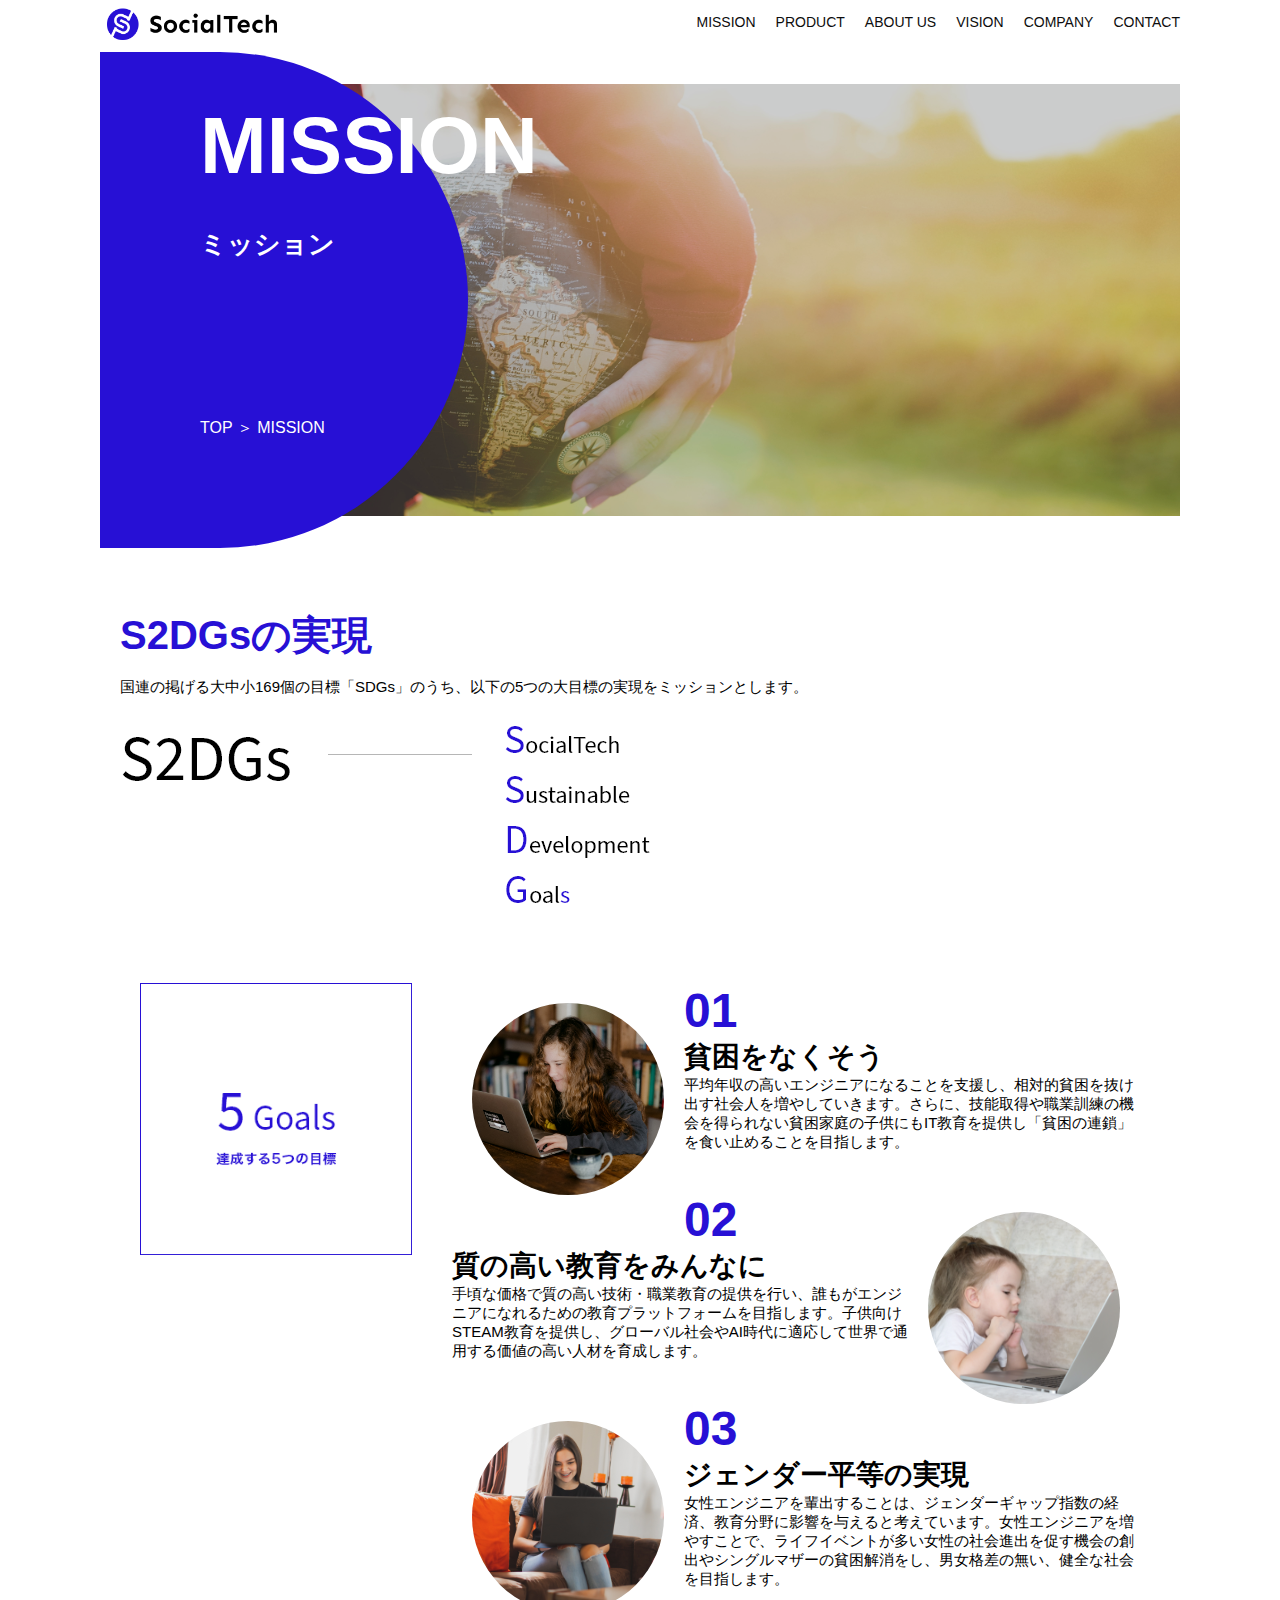
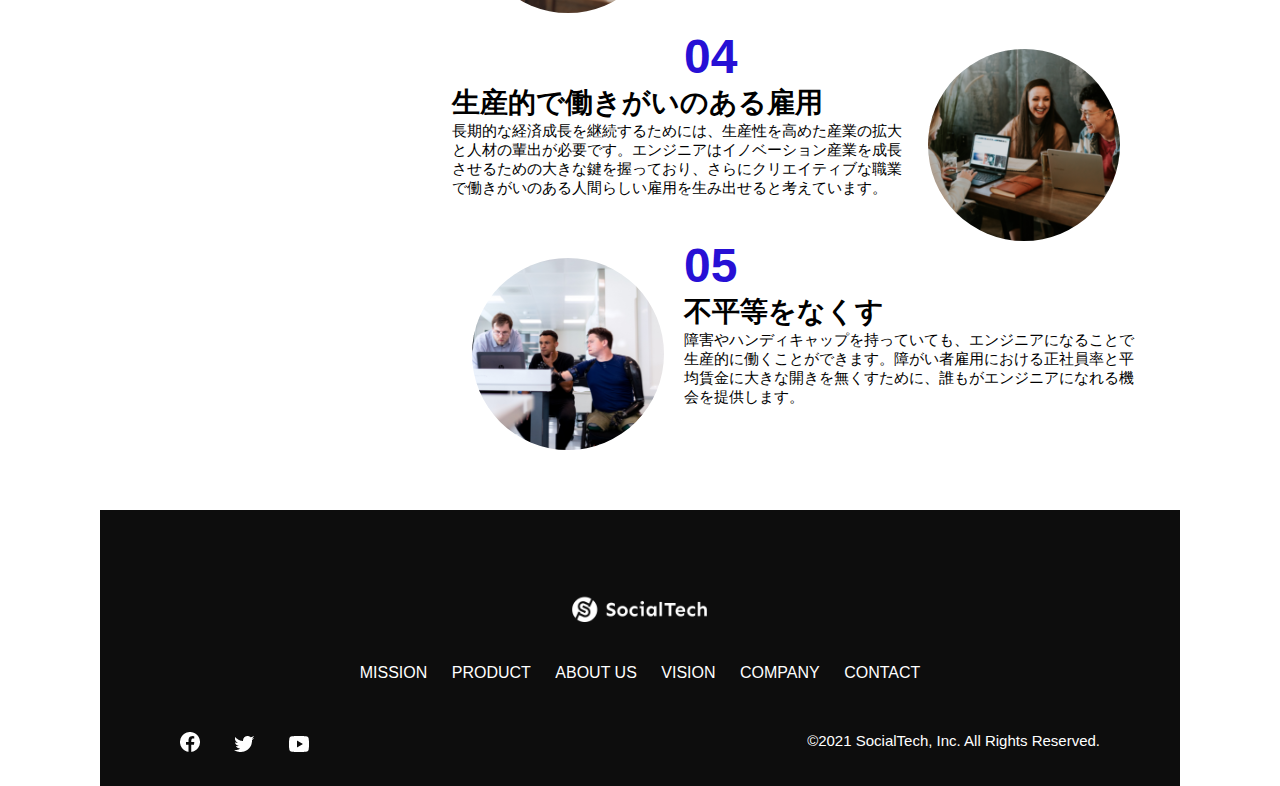
==== commit 6f986ffe: "5回目コミット" ====
--- a/mission.html
+++ b/mission.html
@@ -72,7 +72,7 @@
           <div class="mission-main-inner">
             <div id="mission-title">
               <h1>MISSION<br><span>ミッション</span></h1>
-              <p>TOP > MISSION</p>
+              <p>TOP ＞ MISSION</p>
             </div>
           </div>
         </section>
